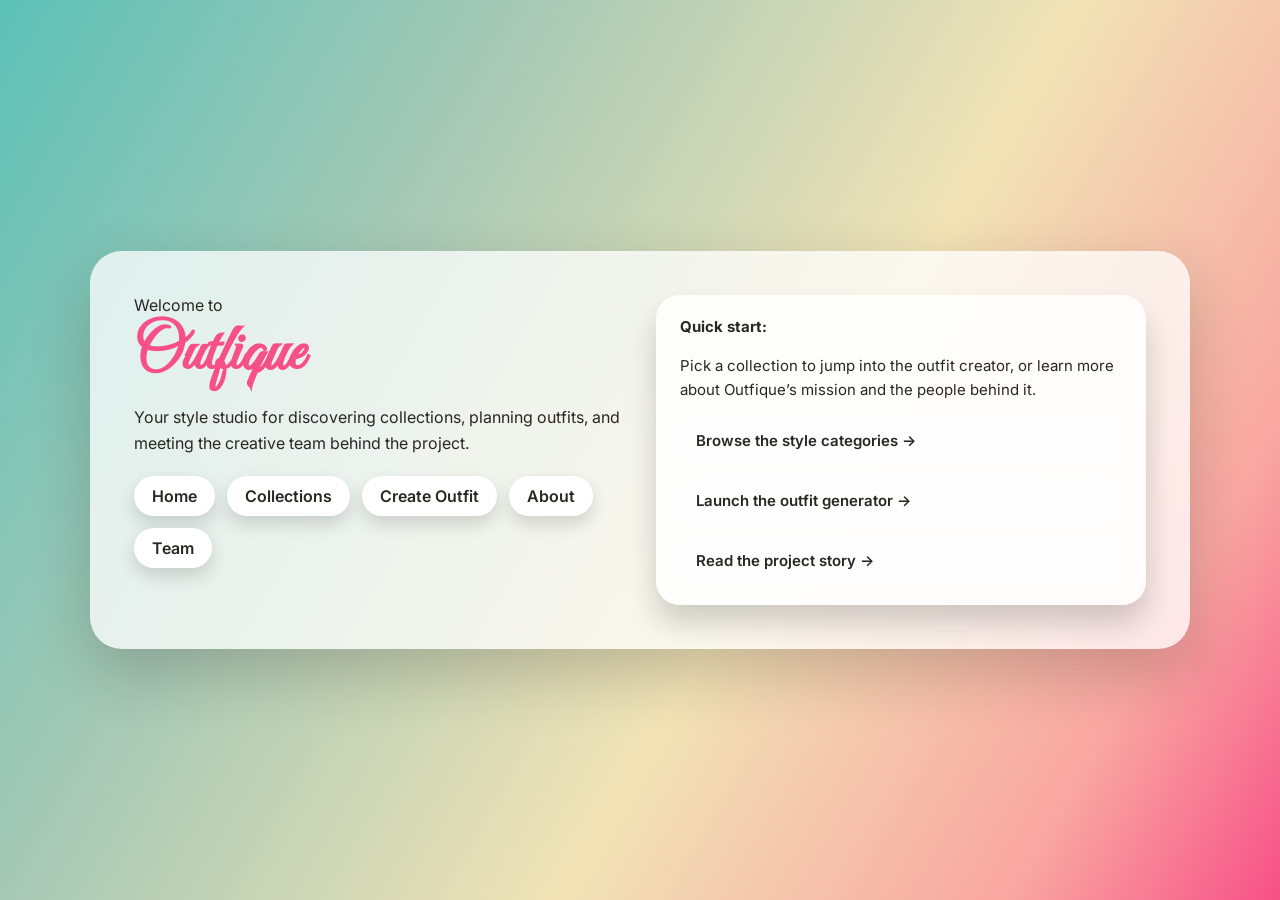
==== index.html @ 9f0ea5e1 "Add public index and improve server routing Co-authored-by: mattleapertree-droid <254641514+mattleap" ====
<!doctype html>
<html lang="en">
	<head>
		<meta charset="utf-8" />
		<meta name="viewport" content="width=device-width, initial-scale=1" />
		<title>Outfique — Start</title>
		<meta
			name="description"
			content="Outfique is a smart style studio that helps you explore collections, design outfits, and learn about the team."
		/>
		<link rel="preconnect" href="https://fonts.googleapis.com" />
		<link rel="preconnect" href="https://fonts.gstatic.com" crossorigin />
		<link
			href="https://fonts.googleapis.com/css2?family=Playfair+Display:wght@600;700;800&family=Great+Vibes&family=Inter:wght@300;400;600&display=swap"
			rel="stylesheet"
		/>
		<style>
			:root {
				--bg-grad: linear-gradient(120deg, #5cc1b6 0%, #a8c9b6 30%, #f1e3b6 60%, #f9a6a1 85%, #f75088 100%);
				--card: rgba(255, 255, 255, 0.75);
				--shadow: rgba(24, 18, 14, 0.2);
				--accent: #f75088;
			}

			* {
				box-sizing: border-box;
			}

			body {
				margin: 0;
				min-height: 100vh;
				background: var(--bg-grad);
				font-family: "Inter", system-ui, sans-serif;
				color: #2a2624;
				display: flex;
				align-items: center;
				justify-content: center;
				padding: 32px;
			}

			.stage {
				width: min(1100px, 100%);
				background: var(--card);
				border-radius: 32px;
				box-shadow: 0 24px 60px var(--shadow);
				padding: clamp(26px, 4vw, 44px);
				display: grid;
				grid-template-columns: minmax(240px, 1fr) minmax(260px, 1fr);
				gap: 32px;
			}

			.brand h1 {
				font-family: "Great Vibes", cursive;
				font-size: clamp(36px, 5vw, 68px);
				margin: 0;
				color: var(--accent);
			}

			.brand p {
				margin: 10px 0 20px;
				font-size: 16px;
				line-height: 1.6;
			}

			.nav {
				display: flex;
				flex-wrap: wrap;
				gap: 12px;
			}

			.nav a {
				text-decoration: none;
				padding: 10px 18px;
				border-radius: 999px;
				background: #fff;
				font-weight: 600;
				color: #2a2624;
				box-shadow: 0 8px 18px rgba(0, 0, 0, 0.15);
			}

			.callout {
				background: rgba(255, 255, 255, 0.85);
				border-radius: 24px;
				padding: 20px 24px;
				box-shadow: 0 18px 30px rgba(0, 0, 0, 0.18);
				font-size: 15px;
				line-height: 1.6;
			}

			.links {
				margin-top: 14px;
				display: grid;
				gap: 12px;
			}

			.links a {
				display: block;
				text-decoration: none;
				font-weight: 600;
				color: #2a2624;
				background: rgba(255, 255, 255, 0.7);
				padding: 12px 16px;
				border-radius: 16px;
			}

			@media (max-width: 880px) {
				.stage {
					grid-template-columns: 1fr;
				}
			}
		</style>
	</head>
	<body>
		<main class="stage">
			<section class="brand">
				<div class="welcome">Welcome to</div>
				<h1>Outfique</h1>
				<p>
					Your style studio for discovering collections, planning outfits, and meeting the creative team behind
					the project.
				</p>
				<div class="nav">
					<a href="1st outfique.html">Home</a>
					<a href="collections ko beh.html">Collections</a>
					<a href="creation outfique.html">Create Outfit</a>
					<a href="about outfique.html">About</a>
					<a href="team.html">Team</a>
				</div>
			</section>
			<section class="callout">
				<strong>Quick start:</strong>
				<p>
					Pick a collection to jump into the outfit creator, or learn more about Outfique’s mission and the
					people behind it.
				</p>
				<div class="links">
					<a href="collections ko beh.html">Browse the style categories →</a>
					<a href="creation outfique.html">Launch the outfit generator →</a>
					<a href="about outfique.html">Read the project story →</a>
				</div>
			</section>
		</main>
	</body>
</html>
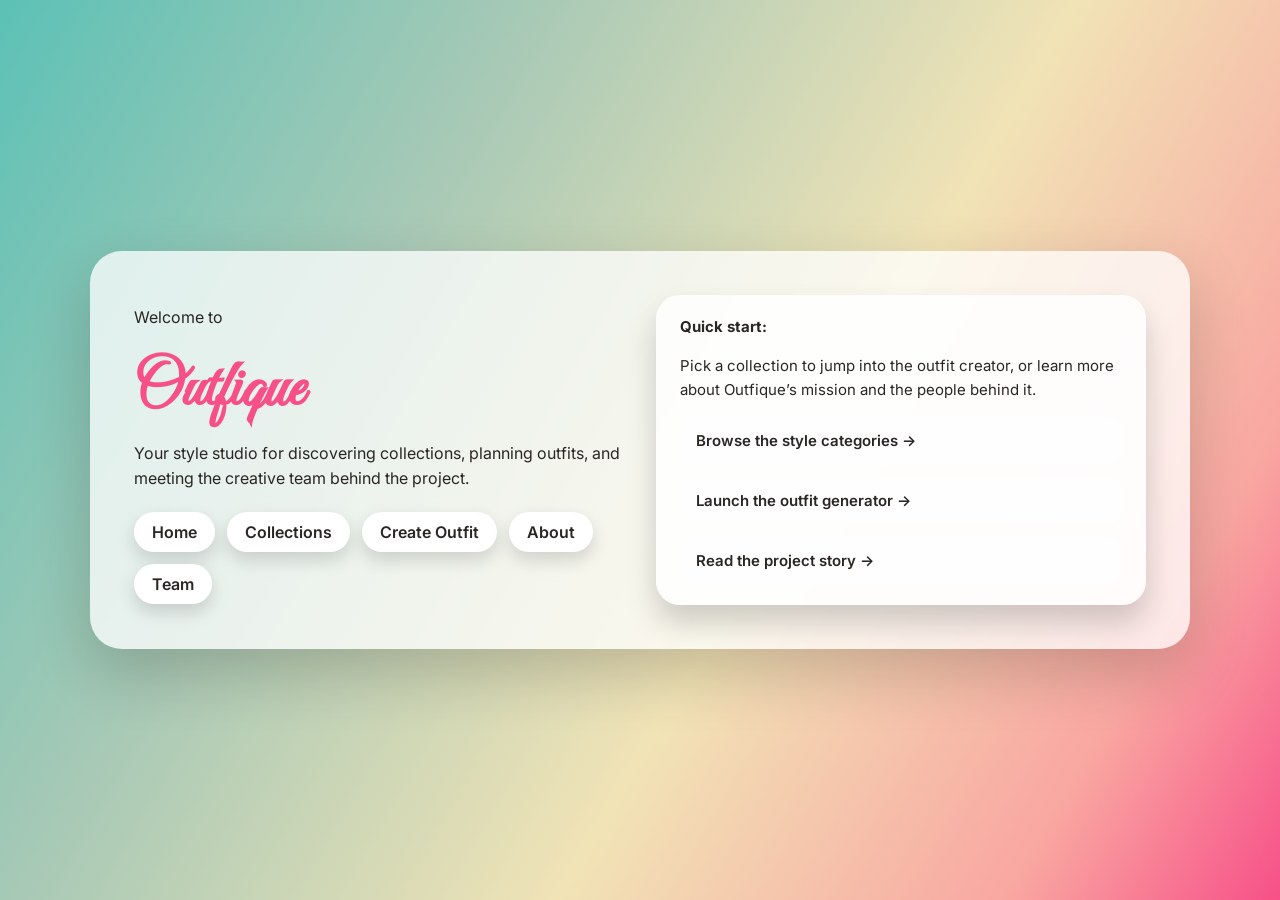
==== commit 3b8839fb: "Address code review feedback Co-authored-by: mattleapertree-droid <254641514+mattleapertree-droid@us" ====
--- a/index.html
+++ b/index.html
@@ -113,7 +113,7 @@
 	<body>
 		<main class="stage">
 			<section class="brand">
-				<div class="welcome">Welcome to</div>
+				<p class="welcome">Welcome to</p>
 				<h1>Outfique</h1>
 				<p>
 					Your style studio for discovering collections, planning outfits, and meeting the creative team behind
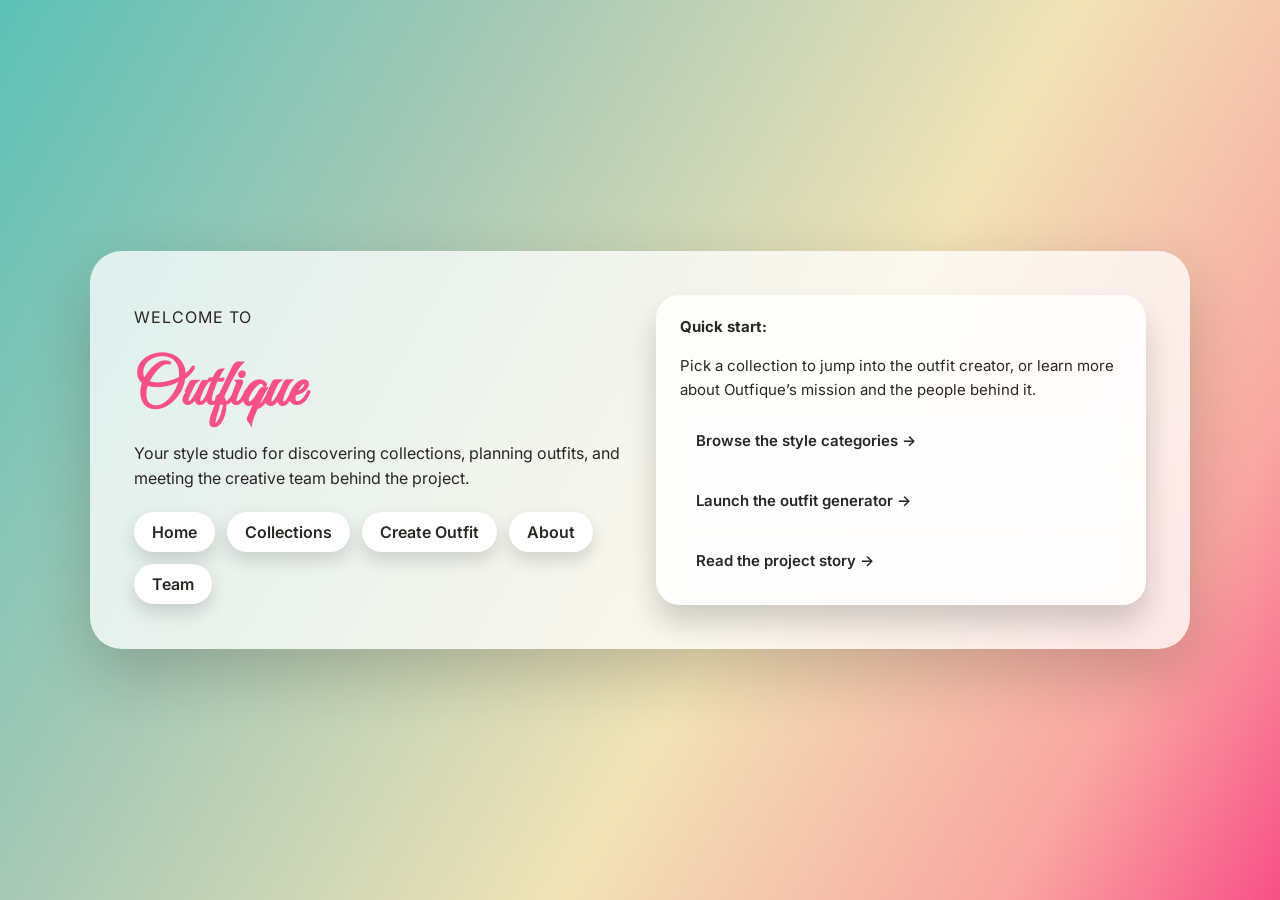
==== commit 93369a3e: "Tighten path guard and style welcome text Co-authored-by: mattleapertree-droid <254641514+mattleaper" ====
--- a/index.html
+++ b/index.html
@@ -47,6 +47,13 @@
 				display: grid;
 				grid-template-columns: minmax(240px, 1fr) minmax(260px, 1fr);
 				gap: 32px;
+			}
+
+			.welcome {
+				font-size: 16px;
+				letter-spacing: 1px;
+				text-transform: uppercase;
+				margin: 0 0 6px;
 			}
 
 			.brand h1 {
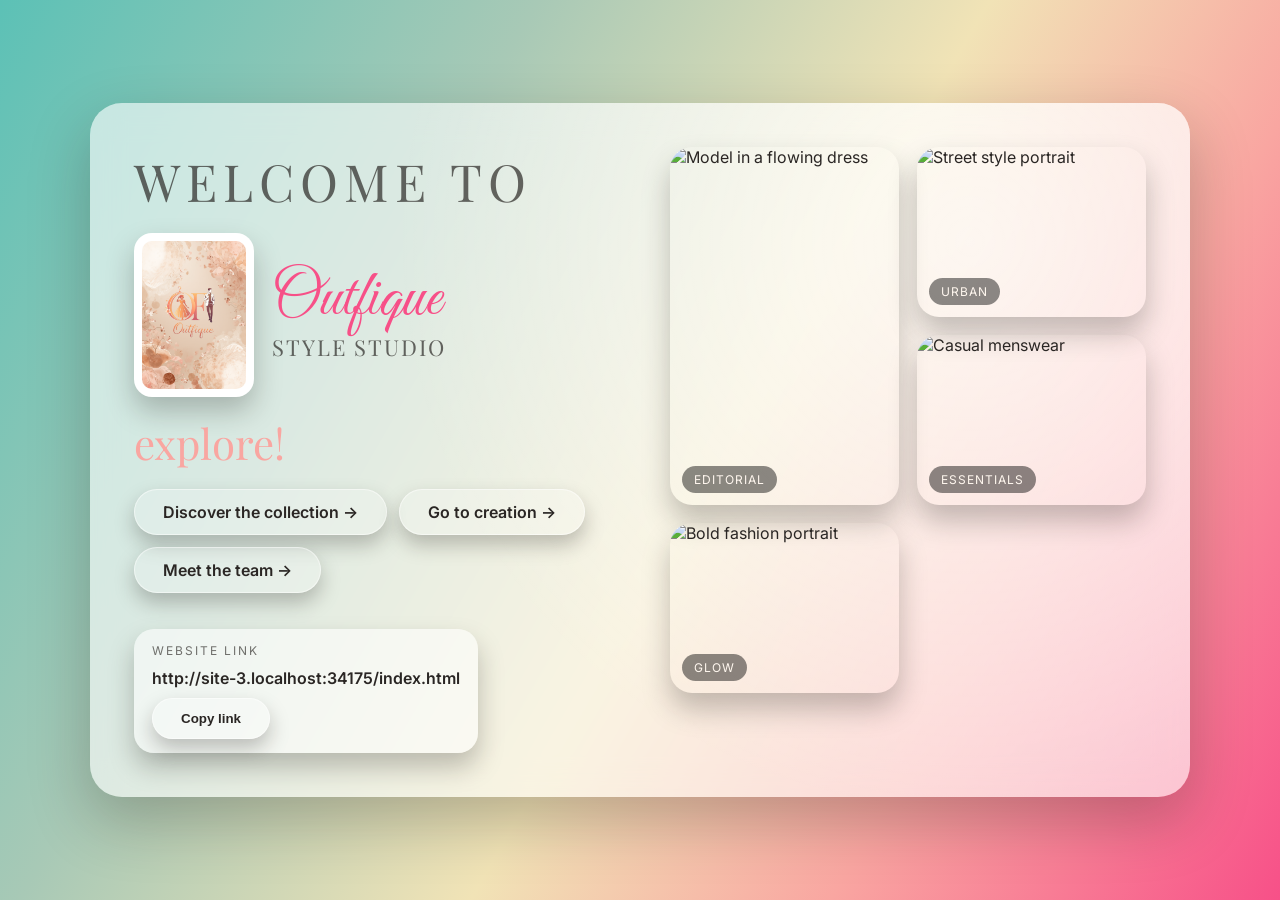
==== commit 4d39381c: "Add index.html to fix GitHub Pages 404 error Co-authored-by: mattleapertree-droid <254641514+mattlea" ====
--- a/index.html
+++ b/index.html
@@ -1,151 +1,330 @@
-<!doctype html>
-<html lang="en">
-	<head>
-		<meta charset="utf-8" />
-		<meta name="viewport" content="width=device-width, initial-scale=1" />
-		<title>Outfique — Start</title>
-		<meta
-			name="description"
-			content="Outfique is a smart style studio that helps you explore collections, design outfits, and learn about the team."
-		/>
-		<link rel="preconnect" href="https://fonts.googleapis.com" />
-		<link rel="preconnect" href="https://fonts.gstatic.com" crossorigin />
-		<link
-			href="https://fonts.googleapis.com/css2?family=Playfair+Display:wght@600;700;800&family=Great+Vibes&family=Inter:wght@300;400;600&display=swap"
-			rel="stylesheet"
-		/>
-		<style>
-			:root {
-				--bg-grad: linear-gradient(120deg, #5cc1b6 0%, #a8c9b6 30%, #f1e3b6 60%, #f9a6a1 85%, #f75088 100%);
-				--card: rgba(255, 255, 255, 0.75);
-				--shadow: rgba(24, 18, 14, 0.2);
-				--accent: #f75088;
-			}
-
-			* {
-				box-sizing: border-box;
-			}
-
-			body {
-				margin: 0;
-				min-height: 100vh;
-				background: var(--bg-grad);
-				font-family: "Inter", system-ui, sans-serif;
-				color: #2a2624;
-				display: flex;
-				align-items: center;
-				justify-content: center;
-				padding: 32px;
-			}
-
-			.stage {
-				width: min(1100px, 100%);
-				background: var(--card);
-				border-radius: 32px;
-				box-shadow: 0 24px 60px var(--shadow);
-				padding: clamp(26px, 4vw, 44px);
-				display: grid;
-				grid-template-columns: minmax(240px, 1fr) minmax(260px, 1fr);
-				gap: 32px;
-			}
-
-			.welcome {
-				font-size: 16px;
-				letter-spacing: 1px;
-				text-transform: uppercase;
-				margin: 0 0 6px;
-			}
-
-			.brand h1 {
-				font-family: "Great Vibes", cursive;
-				font-size: clamp(36px, 5vw, 68px);
-				margin: 0;
-				color: var(--accent);
-			}
-
-			.brand p {
-				margin: 10px 0 20px;
-				font-size: 16px;
-				line-height: 1.6;
-			}
-
-			.nav {
+<!doctype html>
+<html lang="en">
+	<head>
+		<meta charset="utf-8" />
+		<meta name="viewport" content="width=device-width, initial-scale=1" />
+		<title>Outfique — Welcome</title>
+		<link rel="stylesheet" href="outflique beh.css" />
+		<link rel="preconnect" href="https://fonts.googleapis.com" />
+		<link rel="preconnect" href="https://fonts.gstatic.com" crossorigin />
+		<link
+			href="https://fonts.googleapis.com/css2?family=Playfair+Display:wght@600;700;800&family=Great+Vibes&family=Inter:wght@300;400;600&display=swap"
+			rel="stylesheet"
+		/>
+		<style>
+			:root {
+				--bg-grad: linear-gradient(
+					120deg,
+					var(--outflique-teal, #5cc1b6) 0%,
+					var(--outflique-mint, #a8c9b6) 30%,
+					var(--outflique-cream, #f1e3b6) 55%,
+					var(--outflique-peach, #f9a6a1) 75%,
+					var(--outflique-pink, #f75088) 100%
+				);
+				--glass: rgba(255, 255, 255, 0.2);
+				--shadow: rgba(24, 18, 14, 0.25);
+			}
+
+			* {
+				box-sizing: border-box;
+			}
+
+			html,
+			body {
+				height: 100%;
+				margin: 0;
+				font-family: "Inter", system-ui, sans-serif;
+				color: var(--outflique-ink, #2a2624);
+			}
+
+			body {
+				background: var(--bg-grad);
+				display: flex;
+				align-items: center;
+				justify-content: center;
+				padding: 32px;
+			}
+
+			.stage {
+				width: min(1100px, 100%);
+				min-height: 640px;
+				background: rgba(255, 255, 255, 0.6);
+				border-radius: 32px;
+				box-shadow: 0 24px 60px var(--shadow);
+				backdrop-filter: blur(16px);
+				padding: clamp(24px, 4vw, 44px);
+				display: grid;
+				grid-template-columns: minmax(300px, 1.05fr) minmax(280px, 1fr);
+				gap: 36px;
+				position: relative;
+				overflow: hidden;
+			}
+
+			.stage::before {
+				content: "";
+				position: absolute;
+				inset: 0;
+				background: radial-gradient(circle at 80% 20%, rgba(255, 255, 255, 0.55), transparent 55%);
+				pointer-events: none;
+			}
+
+			.hero-left {
+				display: flex;
+				flex-direction: column;
+				gap: 18px;
+				z-index: 1;
+			}
+
+			.logo-row {
+				display: flex;
+				align-items: center;
+				gap: 18px;
+			}
+
+			.logo {
+				width: 120px;
+				height: auto;
+				border-radius: 18px;
+				box-shadow: 0 14px 28px var(--shadow);
+				background: #fff;
+				padding: 8px;
+			}
+
+			.welcome {
+				font-family: "Playfair Display", serif;
+				font-size: clamp(28px, 4vw, 52px);
+				letter-spacing: 6px;
+				text-transform: uppercase;
+				color: rgba(42, 38, 36, 0.7);
+			}
+
+			.brand {
+				font-family: "Great Vibes", cursive;
+				font-size: clamp(36px, 5vw, 68px);
+				color: var(--outflique-pink, #f75088);
+				line-height: 1;
+			}
+
+			.subtitle {
+				font-family: "Playfair Display", serif;
+				font-size: clamp(16px, 2vw, 22px);
+				letter-spacing: 2px;
+				text-transform: uppercase;
+				color: rgba(42, 38, 36, 0.7);
+			}
+
+			.tagline {
+				font-family: "Playfair Display", serif;
+				font-size: clamp(24px, 3.5vw, 42px);
+				color: var(--outflique-peach, #f9a6a1);
+			}
+
+			.cta {
+				display: inline-flex;
+				align-items: center;
+				gap: 10px;
+				padding: 12px 28px;
+				border-radius: 999px;
+				background: var(--glass);
+				border: 1px solid rgba(255, 255, 255, 0.5);
+				color: var(--outflique-ink, #2a2624);
+				text-decoration: none;
+				font-weight: 600;
+				width: fit-content;
+				box-shadow: 0 10px 20px var(--shadow);
+			}
+
+			.cta-group {
 				display: flex;
 				flex-wrap: wrap;
 				gap: 12px;
 			}
 
-			.nav a {
+			.site-link {
+				margin-top: 18px;
+				padding: 14px 18px;
+				border-radius: 20px;
+				background: rgba(255, 255, 255, 0.55);
+				box-shadow: 0 14px 26px var(--shadow);
+				display: grid;
+				gap: 10px;
+				width: fit-content;
+			}
+
+			.site-label {
+				text-transform: uppercase;
+				letter-spacing: 2px;
+				font-size: 12px;
+				color: rgba(42, 38, 36, 0.65);
+			}
+
+			.site-url {
+				font-weight: 600;
+				color: var(--outflique-ink, #2a2624);
 				text-decoration: none;
-				padding: 10px 18px;
-				border-radius: 999px;
-				background: #fff;
-				font-weight: 600;
-				color: #2a2624;
-				box-shadow: 0 8px 18px rgba(0, 0, 0, 0.15);
-			}
-
-			.callout {
-				background: rgba(255, 255, 255, 0.85);
-				border-radius: 24px;
-				padding: 20px 24px;
-				box-shadow: 0 18px 30px rgba(0, 0, 0, 0.18);
-				font-size: 15px;
-				line-height: 1.6;
-			}
-
-			.links {
-				margin-top: 14px;
+				word-break: break-all;
+			}
+
+			.site-url:hover {
+				text-decoration: underline;
+			}
+
+			.sr-only {
+				position: absolute;
+				width: 1px;
+				height: 1px;
+				padding: 0;
+				margin: -1px;
+				overflow: hidden;
+				clip: rect(0, 0, 0, 0);
+				white-space: nowrap;
+				border: 0;
+			}
+
+			.gallery {
 				display: grid;
-				gap: 12px;
-			}
-
-			.links a {
-				display: block;
-				text-decoration: none;
-				font-weight: 600;
-				color: #2a2624;
-				background: rgba(255, 255, 255, 0.7);
-				padding: 12px 16px;
-				border-radius: 16px;
-			}
-
-			@media (max-width: 880px) {
-				.stage {
-					grid-template-columns: 1fr;
-				}
-			}
-		</style>
-	</head>
-	<body>
-		<main class="stage">
-			<section class="brand">
-				<p class="welcome">Welcome to</p>
-				<h1>Outfique</h1>
-				<p>
-					Your style studio for discovering collections, planning outfits, and meeting the creative team behind
-					the project.
-				</p>
-				<div class="nav">
-					<a href="1st outfique.html">Home</a>
-					<a href="collections ko beh.html">Collections</a>
-					<a href="creation outfique.html">Create Outfit</a>
-					<a href="about outfique.html">About</a>
-					<a href="team.html">Team</a>
+				grid-template-columns: repeat(2, minmax(120px, 1fr));
+				grid-auto-rows: 170px;
+				gap: 18px;
+				z-index: 1;
+			}
+
+			.card {
+				border-radius: 22px;
+				overflow: hidden;
+				box-shadow: 0 16px 28px var(--shadow);
+				position: relative;
+			}
+
+			.card img {
+				width: 100%;
+				height: 100%;
+				object-fit: cover;
+				display: block;
+			}
+
+			.card.tall {
+				grid-row: span 2;
+			}
+
+			.chip {
+				position: absolute;
+				bottom: 12px;
+				left: 12px;
+				background: rgba(0, 0, 0, 0.45);
+				color: #fff7ef;
+				padding: 6px 12px;
+				border-radius: 999px;
+				font-size: 12px;
+				letter-spacing: 1px;
+				text-transform: uppercase;
+			}
+
+			@media (max-width: 900px) {
+				.stage {
+					grid-template-columns: 1fr;
+				}
+
+				.gallery {
+					grid-template-columns: repeat(2, minmax(120px, 1fr));
+				}
+			}
+		</style>
+	</head>
+	<body>
+		<main class="stage">
+			<section class="hero-left">
+				<div class="welcome">Welcome to</div>
+				<div class="logo-row">
+					<img class="logo" src="DESIGN NI JARED.png" alt="Outfique logo" />
+					<div>
+						<div class="brand">Outfique</div>
+						<div class="subtitle">Style Studio</div>
+					</div>
+				</div>
+				<div class="tagline">explore!</div>
+				<div class="cta-group">
+					<a class="cta" href="collections ko beh.html">Discover the collection →</a>
+					<a class="cta" href="creation outfique.html">Go to creation →</a>
+					<a class="cta" href="team.html">Meet the team →</a>
+				</div>
+				<div class="site-link">
+					<div class="site-label">Website link</div>
+					<a class="site-url" id="siteUrl" href="1st outfique.html">1st outfique.html</a>
+					<button class="cta" type="button" id="copySiteLink" aria-describedby="copyStatus" aria-label="Copy website link">Copy link</button>
+					<span class="sr-only" id="copyStatus" aria-live="polite"></span>
 				</div>
 			</section>
-			<section class="callout">
-				<strong>Quick start:</strong>
-				<p>
-					Pick a collection to jump into the outfit creator, or learn more about Outfique’s mission and the
-					people behind it.
-				</p>
-				<div class="links">
-					<a href="collections ko beh.html">Browse the style categories →</a>
-					<a href="creation outfique.html">Launch the outfit generator →</a>
-					<a href="about outfique.html">Read the project story →</a>
-				</div>
-			</section>
+
+			<section class="gallery" id="gallery" aria-label="Outfique gallery">
+				<div class="card tall">
+					<img
+						src="https://images.unsplash.com/photo-1503341455253-b2e723bb3dbb?auto=format&fit=crop&w=600&q=80"
+						alt="Model in a flowing dress"
+					/>
+					<span class="chip">Editorial</span>
+				</div>
+				<div class="card">
+					<img
+						src="https://images.unsplash.com/photo-1524504388940-b1c1722653e1?auto=format&fit=crop&w=600&q=80"
+						alt="Street style portrait"
+					/>
+					<span class="chip">Urban</span>
+				</div>
+				<div class="card">
+					<img
+						src="https://images.unsplash.com/photo-1521572163474-6864f9cf17ab?auto=format&fit=crop&w=600&q=80"
+						alt="Casual menswear"
+					/>
+					<span class="chip">Essentials</span>
+				</div>
+				<div class="card">
+					<img
+						src="https://images.unsplash.com/photo-1519741497674-611481863552?auto=format&fit=crop&w=600&q=80"
+						alt="Bold fashion portrait"
+					/>
+					<span class="chip">Glow</span>
+				</div>
+			</section>
 		</main>
+		<script>
+			const siteUrl = document.getElementById("siteUrl");
+			const copySiteLink = document.getElementById("copySiteLink");
+			const copyStatus = document.getElementById("copyStatus");
+			const resolvedLink = window.location.href;
+			const userFeedbackSuccessDurationMs = 2000; // Keep the success message brief so the UI resets quickly.
+			const userFeedbackErrorDurationMs = 2500; // Slightly longer to give users time to read the guidance.
+			const localhostHostnames = ["localhost", "127.0.0.1", "0.0.0.0", "::1", "localhost.localdomain"];
+			const isLocalhost = localhostHostnames.includes(window.location.hostname);
+			const canUseClipboard = Boolean(navigator.clipboard && (window.isSecureContext || isLocalhost));
+
+			siteUrl.textContent = resolvedLink;
+			siteUrl.setAttribute("href", resolvedLink);
+			if (canUseClipboard) {
+				copySiteLink.addEventListener("click", async () => {
+					try {
+						await navigator.clipboard.writeText(resolvedLink);
+						copySiteLink.textContent = "Link copied!";
+						copyStatus.textContent = "Link copied to clipboard.";
+						setTimeout(() => {
+							copySiteLink.textContent = "Copy link";
+							copyStatus.textContent = "";
+						}, userFeedbackSuccessDurationMs);
+					} catch (error) {
+						console.error("Clipboard write failed:", error);
+						copySiteLink.textContent = "Copy failed";
+						copyStatus.textContent = "Copy failed. Please select the link above and copy it manually.";
+						setTimeout(() => {
+							copySiteLink.textContent = "Copy link";
+							copyStatus.textContent = "";
+						}, userFeedbackErrorDurationMs);
+					}
+				});
+			} else {
+				copySiteLink.disabled = true;
+				copySiteLink.textContent = "Copy unavailable";
+				copyStatus.textContent = "Copy unavailable. Please select the link above and copy it manually.";
+			}
+		</script>
 	</body>
 </html>
--- a/outflique beh.css
+++ b/outflique beh.css
@@ -0,0 +1,24 @@
+:root {
+	/* Outflique universal palette (Summer Sunset) */
+	--outflique-teal: #5cc1b6;
+	--outflique-mint: #a8c9b6;
+	--outflique-cream: #f1e3b6;
+	--outflique-peach: #f9a6a1;
+	--outflique-pink: #f75088;
+
+	/* Neutrals */
+	--outflique-ink: #2a2624;
+	--outflique-paper: #fff7ef;
+}
+
+* {
+	box-sizing: border-box;
+}
+
+html,
+body {
+	margin: 0;
+	padding: 0;
+	color: var(--outflique-ink);
+	background: var(--outflique-paper);
+}
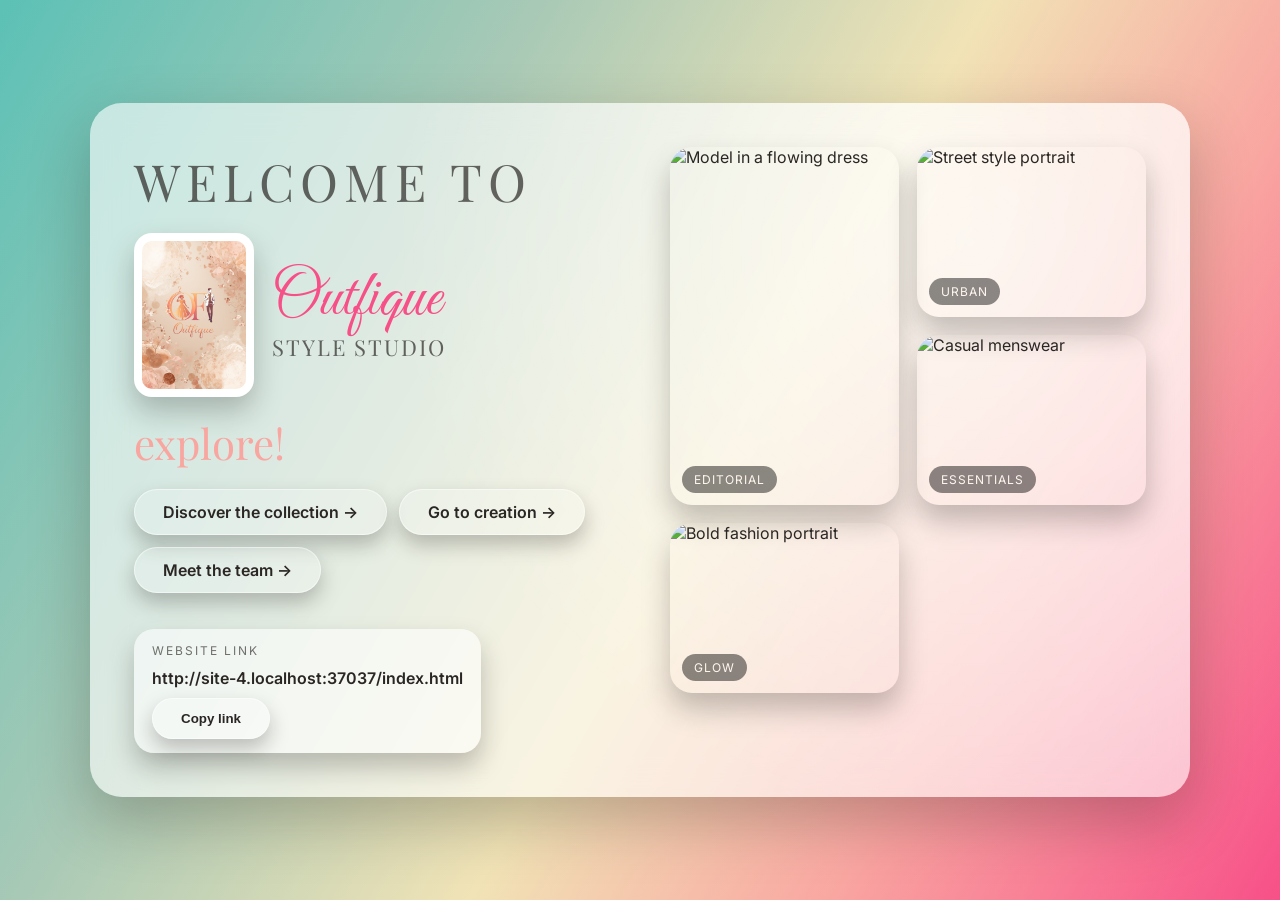
==== commit 5e8dbdfd: "Add index.html and update all navigation links Co-authored-by: mattleapertree-droid <254641514+mattl" ====
--- a/index.html
+++ b/index.html
@@ -250,7 +250,7 @@
 				</div>
 				<div class="site-link">
 					<div class="site-label">Website link</div>
-					<a class="site-url" id="siteUrl" href="1st outfique.html">1st outfique.html</a>
+					<a class="site-url" id="siteUrl" href="index.html">index.html</a>
 					<button class="cta" type="button" id="copySiteLink" aria-describedby="copyStatus" aria-label="Copy website link">Copy link</button>
 					<span class="sr-only" id="copyStatus" aria-live="polite"></span>
 				</div>
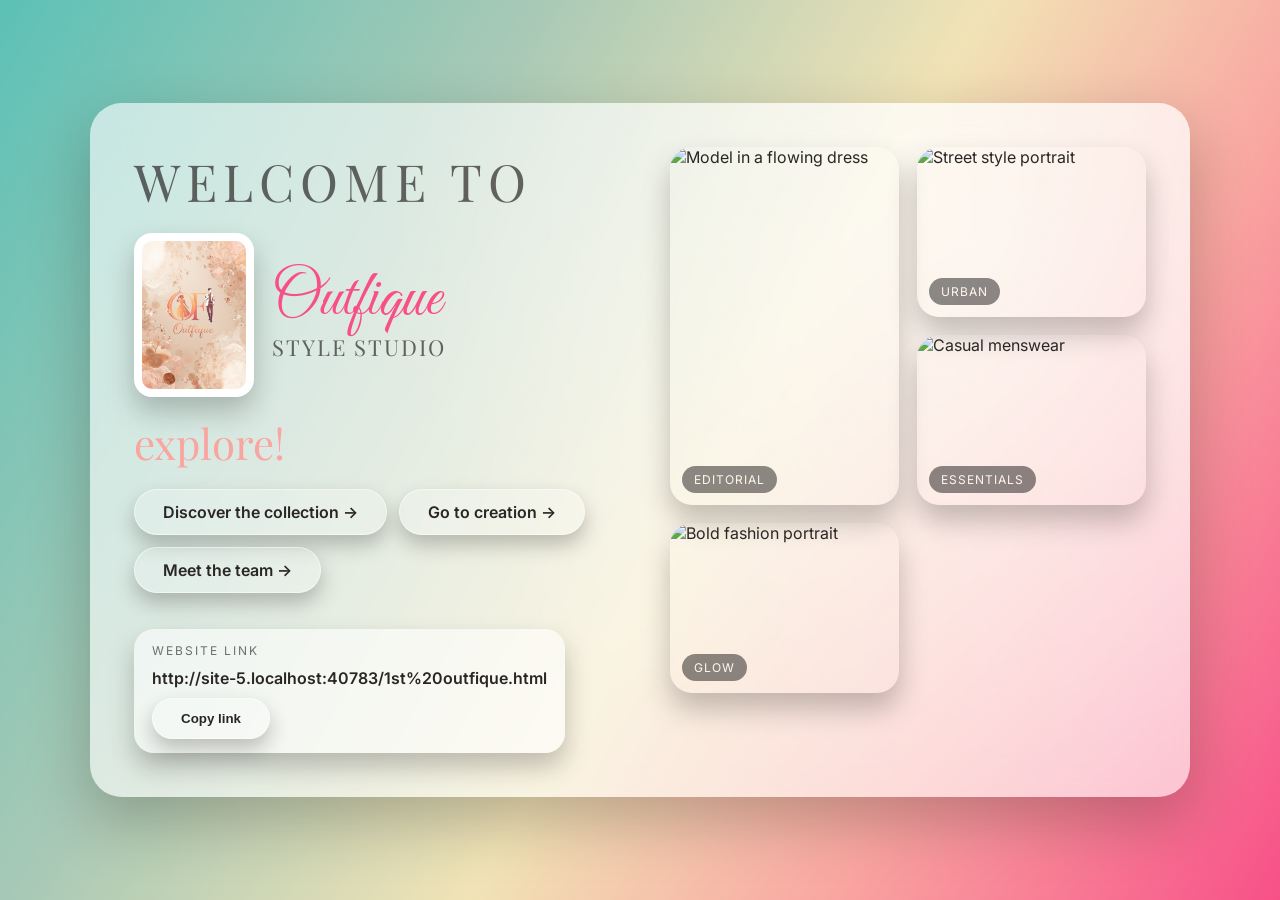
==== commit d51feb13: "Add index.html redirect for GitHub Pages Co-authored-by: mattleapertree-droid <254641514+mattleapert" ====
--- a/index.html
+++ b/index.html
@@ -1,330 +1,28 @@
-<!doctype html>
-<html lang="en">
-	<head>
-		<meta charset="utf-8" />
-		<meta name="viewport" content="width=device-width, initial-scale=1" />
-		<title>Outfique — Welcome</title>
-		<link rel="stylesheet" href="outflique beh.css" />
-		<link rel="preconnect" href="https://fonts.googleapis.com" />
-		<link rel="preconnect" href="https://fonts.gstatic.com" crossorigin />
-		<link
-			href="https://fonts.googleapis.com/css2?family=Playfair+Display:wght@600;700;800&family=Great+Vibes&family=Inter:wght@300;400;600&display=swap"
-			rel="stylesheet"
-		/>
-		<style>
-			:root {
-				--bg-grad: linear-gradient(
-					120deg,
-					var(--outflique-teal, #5cc1b6) 0%,
-					var(--outflique-mint, #a8c9b6) 30%,
-					var(--outflique-cream, #f1e3b6) 55%,
-					var(--outflique-peach, #f9a6a1) 75%,
-					var(--outflique-pink, #f75088) 100%
-				);
-				--glass: rgba(255, 255, 255, 0.2);
-				--shadow: rgba(24, 18, 14, 0.25);
-			}
-
-			* {
-				box-sizing: border-box;
-			}
-
-			html,
-			body {
-				height: 100%;
-				margin: 0;
-				font-family: "Inter", system-ui, sans-serif;
-				color: var(--outflique-ink, #2a2624);
-			}
-
-			body {
-				background: var(--bg-grad);
-				display: flex;
-				align-items: center;
-				justify-content: center;
-				padding: 32px;
-			}
-
-			.stage {
-				width: min(1100px, 100%);
-				min-height: 640px;
-				background: rgba(255, 255, 255, 0.6);
-				border-radius: 32px;
-				box-shadow: 0 24px 60px var(--shadow);
-				backdrop-filter: blur(16px);
-				padding: clamp(24px, 4vw, 44px);
-				display: grid;
-				grid-template-columns: minmax(300px, 1.05fr) minmax(280px, 1fr);
-				gap: 36px;
-				position: relative;
-				overflow: hidden;
-			}
-
-			.stage::before {
-				content: "";
-				position: absolute;
-				inset: 0;
-				background: radial-gradient(circle at 80% 20%, rgba(255, 255, 255, 0.55), transparent 55%);
-				pointer-events: none;
-			}
-
-			.hero-left {
-				display: flex;
-				flex-direction: column;
-				gap: 18px;
-				z-index: 1;
-			}
-
-			.logo-row {
-				display: flex;
-				align-items: center;
-				gap: 18px;
-			}
-
-			.logo {
-				width: 120px;
-				height: auto;
-				border-radius: 18px;
-				box-shadow: 0 14px 28px var(--shadow);
-				background: #fff;
-				padding: 8px;
-			}
-
-			.welcome {
-				font-family: "Playfair Display", serif;
-				font-size: clamp(28px, 4vw, 52px);
-				letter-spacing: 6px;
-				text-transform: uppercase;
-				color: rgba(42, 38, 36, 0.7);
-			}
-
-			.brand {
-				font-family: "Great Vibes", cursive;
-				font-size: clamp(36px, 5vw, 68px);
-				color: var(--outflique-pink, #f75088);
-				line-height: 1;
-			}
-
-			.subtitle {
-				font-family: "Playfair Display", serif;
-				font-size: clamp(16px, 2vw, 22px);
-				letter-spacing: 2px;
-				text-transform: uppercase;
-				color: rgba(42, 38, 36, 0.7);
-			}
-
-			.tagline {
-				font-family: "Playfair Display", serif;
-				font-size: clamp(24px, 3.5vw, 42px);
-				color: var(--outflique-peach, #f9a6a1);
-			}
-
-			.cta {
-				display: inline-flex;
-				align-items: center;
-				gap: 10px;
-				padding: 12px 28px;
-				border-radius: 999px;
-				background: var(--glass);
-				border: 1px solid rgba(255, 255, 255, 0.5);
-				color: var(--outflique-ink, #2a2624);
-				text-decoration: none;
-				font-weight: 600;
-				width: fit-content;
-				box-shadow: 0 10px 20px var(--shadow);
-			}
-
-			.cta-group {
-				display: flex;
-				flex-wrap: wrap;
-				gap: 12px;
-			}
-
-			.site-link {
-				margin-top: 18px;
-				padding: 14px 18px;
-				border-radius: 20px;
-				background: rgba(255, 255, 255, 0.55);
-				box-shadow: 0 14px 26px var(--shadow);
-				display: grid;
-				gap: 10px;
-				width: fit-content;
-			}
-
-			.site-label {
-				text-transform: uppercase;
-				letter-spacing: 2px;
-				font-size: 12px;
-				color: rgba(42, 38, 36, 0.65);
-			}
-
-			.site-url {
-				font-weight: 600;
-				color: var(--outflique-ink, #2a2624);
-				text-decoration: none;
-				word-break: break-all;
-			}
-
-			.site-url:hover {
-				text-decoration: underline;
-			}
-
-			.sr-only {
-				position: absolute;
-				width: 1px;
-				height: 1px;
-				padding: 0;
-				margin: -1px;
-				overflow: hidden;
-				clip: rect(0, 0, 0, 0);
-				white-space: nowrap;
-				border: 0;
-			}
-
-			.gallery {
-				display: grid;
-				grid-template-columns: repeat(2, minmax(120px, 1fr));
-				grid-auto-rows: 170px;
-				gap: 18px;
-				z-index: 1;
-			}
-
-			.card {
-				border-radius: 22px;
-				overflow: hidden;
-				box-shadow: 0 16px 28px var(--shadow);
-				position: relative;
-			}
-
-			.card img {
-				width: 100%;
-				height: 100%;
-				object-fit: cover;
-				display: block;
-			}
-
-			.card.tall {
-				grid-row: span 2;
-			}
-
-			.chip {
-				position: absolute;
-				bottom: 12px;
-				left: 12px;
-				background: rgba(0, 0, 0, 0.45);
-				color: #fff7ef;
-				padding: 6px 12px;
-				border-radius: 999px;
-				font-size: 12px;
-				letter-spacing: 1px;
-				text-transform: uppercase;
-			}
-
-			@media (max-width: 900px) {
-				.stage {
-					grid-template-columns: 1fr;
-				}
-
-				.gallery {
-					grid-template-columns: repeat(2, minmax(120px, 1fr));
-				}
-			}
-		</style>
-	</head>
-	<body>
-		<main class="stage">
-			<section class="hero-left">
-				<div class="welcome">Welcome to</div>
-				<div class="logo-row">
-					<img class="logo" src="DESIGN NI JARED.png" alt="Outfique logo" />
-					<div>
-						<div class="brand">Outfique</div>
-						<div class="subtitle">Style Studio</div>
-					</div>
-				</div>
-				<div class="tagline">explore!</div>
-				<div class="cta-group">
-					<a class="cta" href="collections ko beh.html">Discover the collection →</a>
-					<a class="cta" href="creation outfique.html">Go to creation →</a>
-					<a class="cta" href="team.html">Meet the team →</a>
-				</div>
-				<div class="site-link">
-					<div class="site-label">Website link</div>
-					<a class="site-url" id="siteUrl" href="index.html">index.html</a>
-					<button class="cta" type="button" id="copySiteLink" aria-describedby="copyStatus" aria-label="Copy website link">Copy link</button>
-					<span class="sr-only" id="copyStatus" aria-live="polite"></span>
-				</div>
-			</section>
-
-			<section class="gallery" id="gallery" aria-label="Outfique gallery">
-				<div class="card tall">
-					<img
-						src="https://images.unsplash.com/photo-1503341455253-b2e723bb3dbb?auto=format&fit=crop&w=600&q=80"
-						alt="Model in a flowing dress"
-					/>
-					<span class="chip">Editorial</span>
-				</div>
-				<div class="card">
-					<img
-						src="https://images.unsplash.com/photo-1524504388940-b1c1722653e1?auto=format&fit=crop&w=600&q=80"
-						alt="Street style portrait"
-					/>
-					<span class="chip">Urban</span>
-				</div>
-				<div class="card">
-					<img
-						src="https://images.unsplash.com/photo-1521572163474-6864f9cf17ab?auto=format&fit=crop&w=600&q=80"
-						alt="Casual menswear"
-					/>
-					<span class="chip">Essentials</span>
-				</div>
-				<div class="card">
-					<img
-						src="https://images.unsplash.com/photo-1519741497674-611481863552?auto=format&fit=crop&w=600&q=80"
-						alt="Bold fashion portrait"
-					/>
-					<span class="chip">Glow</span>
-				</div>
-			</section>
-		</main>
-		<script>
-			const siteUrl = document.getElementById("siteUrl");
-			const copySiteLink = document.getElementById("copySiteLink");
-			const copyStatus = document.getElementById("copyStatus");
-			const resolvedLink = window.location.href;
-			const userFeedbackSuccessDurationMs = 2000; // Keep the success message brief so the UI resets quickly.
-			const userFeedbackErrorDurationMs = 2500; // Slightly longer to give users time to read the guidance.
-			const localhostHostnames = ["localhost", "127.0.0.1", "0.0.0.0", "::1", "localhost.localdomain"];
-			const isLocalhost = localhostHostnames.includes(window.location.hostname);
-			const canUseClipboard = Boolean(navigator.clipboard && (window.isSecureContext || isLocalhost));
-
-			siteUrl.textContent = resolvedLink;
-			siteUrl.setAttribute("href", resolvedLink);
-			if (canUseClipboard) {
-				copySiteLink.addEventListener("click", async () => {
-					try {
-						await navigator.clipboard.writeText(resolvedLink);
-						copySiteLink.textContent = "Link copied!";
-						copyStatus.textContent = "Link copied to clipboard.";
-						setTimeout(() => {
-							copySiteLink.textContent = "Copy link";
-							copyStatus.textContent = "";
-						}, userFeedbackSuccessDurationMs);
-					} catch (error) {
-						console.error("Clipboard write failed:", error);
-						copySiteLink.textContent = "Copy failed";
-						copyStatus.textContent = "Copy failed. Please select the link above and copy it manually.";
-						setTimeout(() => {
-							copySiteLink.textContent = "Copy link";
-							copyStatus.textContent = "";
-						}, userFeedbackErrorDurationMs);
-					}
-				});
-			} else {
-				copySiteLink.disabled = true;
-				copySiteLink.textContent = "Copy unavailable";
-				copyStatus.textContent = "Copy unavailable. Please select the link above and copy it manually.";
-			}
-		</script>
-	</body>
+<!doctype html>
+<html lang="en">
+  <head>
+    <meta charset="utf-8" />
+    <meta name="viewport" content="width=device-width, initial-scale=1" />
+    <title>Outfique</title>
+    <meta http-equiv="refresh" content="0; url=1st%20outfique.html" />
+    <style>
+      body {
+        font-family: "Inter", Arial, sans-serif;
+        display: flex;
+        min-height: 100vh;
+        align-items: center;
+        justify-content: center;
+        margin: 0;
+        background: #f9f2e3;
+        color: #2a2624;
+      }
+      a {
+        color: inherit;
+        font-weight: 600;
+      }
+    </style>
+  </head>
+  <body>
+    <p>Redirecting to <a href="1st%20outfique.html">Outfique</a>...</p>
+  </body>
 </html>
